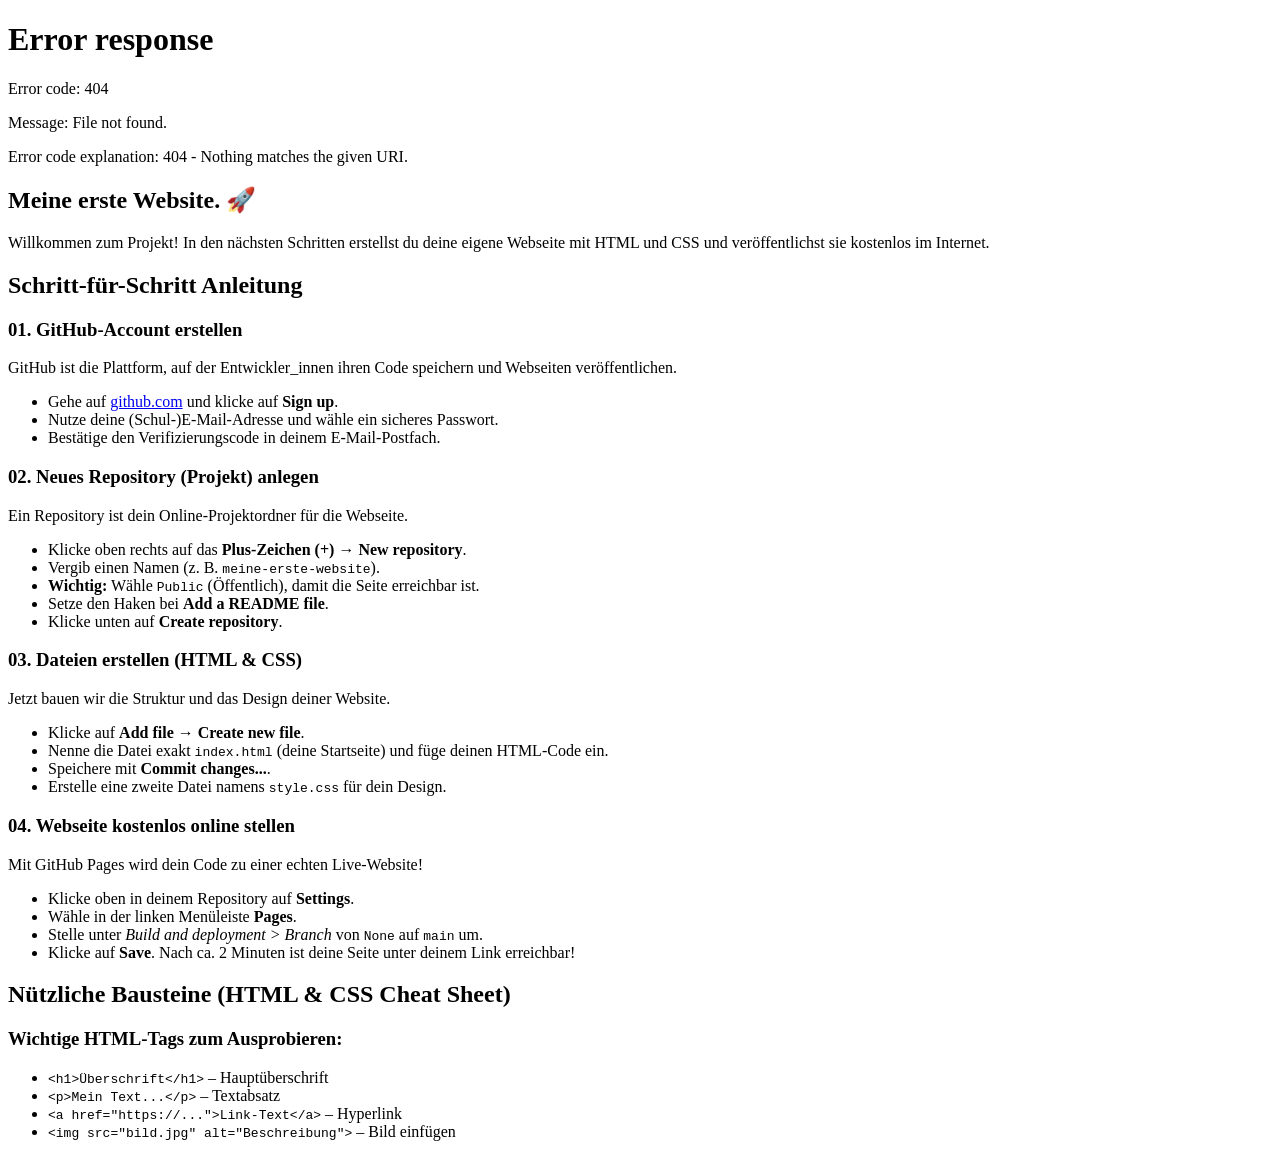
==== index.html @ 7132b5d2 "Add initial HTML structure for the website" ====
<!DOCTYPE html>
<html lang="de">
<head>
    <meta charset="UTF-8">
    <meta name="viewport" content="width=device-width, initial-scale=1.0">
    <title>Projekt: Meine erste Website – Schritt-für-Schritt</title>
    <!-- ZENTRALE DESIGN-DATEI -->
    <link rel="stylesheet" href="style.css">
</head>
<body>

    <!-- MENÜBAND VIA JAVASCRIPT-FETCH -->
    <header id="header-placeholder"></header>

    <main>
        <!-- HERO SECTION -->
        <section class="hero">
            <h1>Meine erste Website. 🚀</h1>
            <p class="subtitle">Willkommen zum Projekt! In den nächsten Schritten erstellst du deine eigene Webseite mit HTML und CSS und veröffentlichst sie kostenlos im Internet.</p>
        </section>

        <h2>Schritt-für-Schritt Anleitung</h2>

        <div class="card-grid">

            <!-- SCHRITT 1 -->
            <div class="step">
                <h3>01. GitHub-Account erstellen</h3>
                <p>GitHub ist die Plattform, auf der Entwickler_innen ihren Code speichern und Webseiten veröffentlichen.</p>
                <ul class="step-list">
                    <li>Gehe auf <a href="https://github.com/" target="_blank">github.com</a> und klicke auf <strong>Sign up</strong>.</li>
                    <li>Nutze deine (Schul-)E-Mail-Adresse und wähle ein sicheres Passwort.</li>
                    <li>Bestätige den Verifizierungscode in deinem E-Mail-Postfach.</li>
                </ul>
            </div>

            <!-- SCHRITT 2 -->
            <div class="step">
                <h3>02. Neues Repository (Projekt) anlegen</h3>
                <p>Ein Repository ist dein Online-Projektordner für die Webseite.</p>
                <ul class="step-list">
                    <li>Klicke oben rechts auf das <strong>Plus-Zeichen (+)</strong> &rarr; <strong>New repository</strong>.</li>
                    <li>Vergib einen Namen (z. B. <code>meine-erste-website</code>).</li>
                    <li><strong>Wichtig:</strong> Wähle <code>Public</code> (Öffentlich), damit die Seite erreichbar ist.</li>
                    <li>Setze den Haken bei <strong>Add a README file</strong>.</li>
                    <li>Klicke unten auf <strong>Create repository</strong>.</li>
                </ul>
            </div>

            <!-- SCHRITT 3 -->
            <div class="step">
                <h3>03. Dateien erstellen (HTML & CSS)</h3>
                <p>Jetzt bauen wir die Struktur und das Design deiner Website.</p>
                <ul class="step-list">
                    <li>Klicke auf <strong>Add file</strong> &rarr; <strong>Create new file</strong>.</li>
                    <li>Nenne die Datei exakt <code>index.html</code> (deine Startseite) und füge deinen HTML-Code ein.</li>
                    <li>Speichere mit <strong>Commit changes...</strong>.</li>
                    <li>Erstelle eine zweite Datei namens <code>style.css</code> für dein Design.</li>
                </ul>
            </div>

            <!-- SCHRITT 4 -->
            <div class="step">
                <h3>04. Webseite kostenlos online stellen</h3>
                <p>Mit GitHub Pages wird dein Code zu einer echten Live-Website!</p>
                <ul class="step-list">
                    <li>Klicke oben in deinem Repository auf <strong>Settings</strong>.</li>
                    <li>Wähle in der linken Menüleiste <strong>Pages</strong>.</li>
                    <li>Stelle unter <em>Build and deployment &gt; Branch</em> von <code>None</code> auf <code>main</code> um.</li>
                    <li>Klicke auf <strong>Save</strong>. Nach ca. 2 Minuten ist deine Seite unter deinem Link erreichbar!</li>
                </ul>
            </div>

        </div>

        <!-- CHEAT SHEET BEREICH -->
        <h2>Nützliche Bausteine (HTML & CSS Cheat Sheet)</h2>
        <div class="step">
            <h3>Wichtige HTML-Tags zum Ausprobieren:</h3>
            <ul class="step-list">
                <li><code>&lt;h1&gt;Überschrift&lt;/h1&gt;</code> – Hauptüberschrift</li>
                <li><code>&lt;p&gt;Mein Text...&lt;/p&gt;</code> – Textabsatz</li>
                <li><code>&lt;a href="https://..."&gt;Link-Text&lt;/a&gt;</code> – Hyperlink</li>
                <li><code>&lt;img src="bild.jpg" alt="Beschreibung"&gt;</code> – Bild einfügen</li>
            </ul>
        </div>
    </main>

    <!-- SKRIPT ZUM AUTOMATISCHEN LADEN DES MENÜS -->
    <script>
        fetch('nav.html')
            .then(response => response.text())
            .then(data => {
                document.getElementById('header-placeholder').innerHTML = data;
            });
    </script>
</body>
</html>
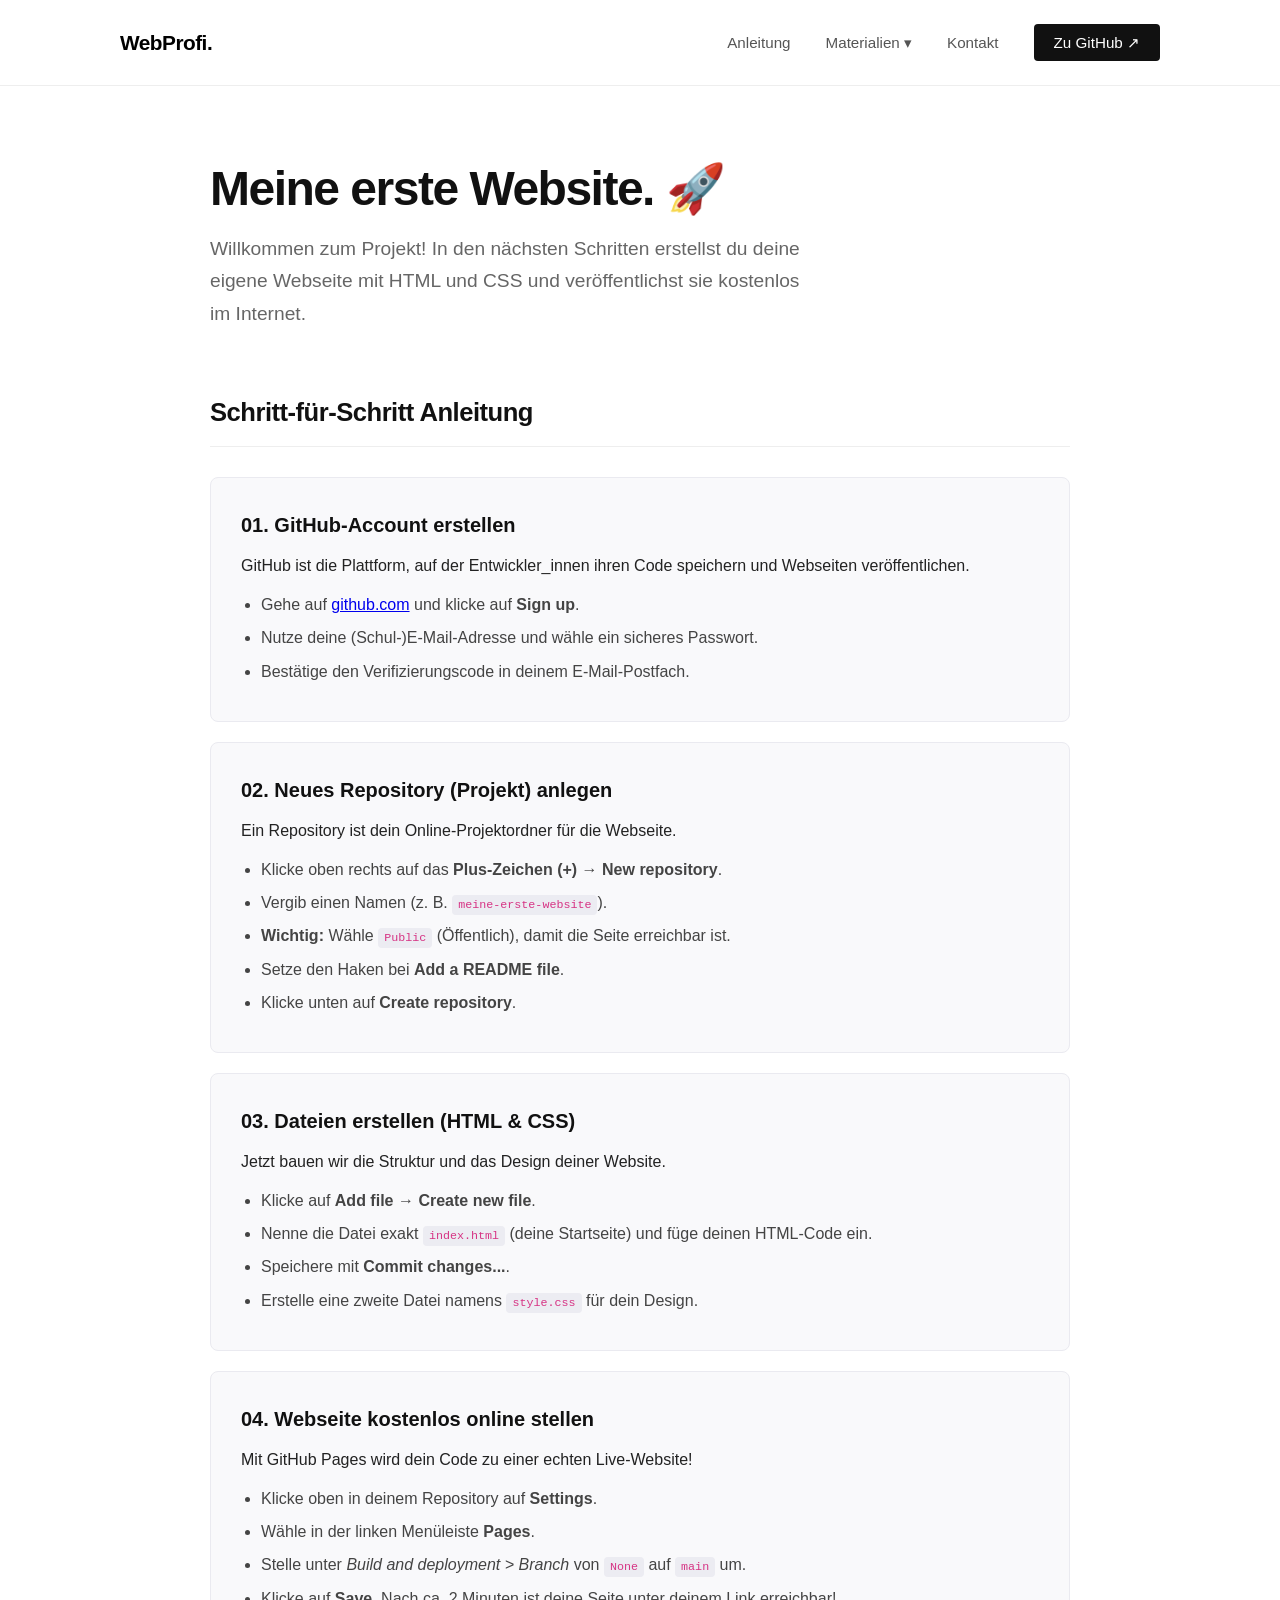
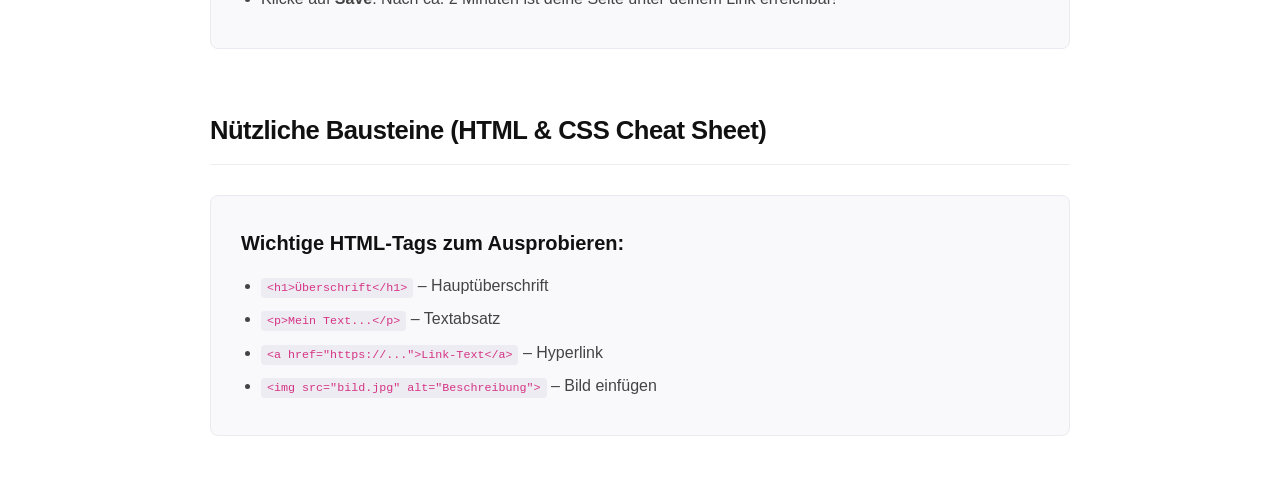
==== commit 401d227c: "Update index.html" ====
--- a/index.html
+++ b/index.html
@@ -11,6 +11,14 @@
 
     <!-- MENÜBAND VIA JAVASCRIPT-FETCH -->
     <header id="header-placeholder"></header>
+     <!-- SKRIPT ZUM AUTOMATISCHEN LADEN DES MENÜS -->
+    <script>
+        fetch('nav.html')
+            .then(response => response.text())
+            .then(data => {
+                document.getElementById('header-placeholder').innerHTML = data;
+            });
+    </script>
 
     <main>
         <!-- HERO SECTION -->
@@ -86,13 +94,6 @@
         </div>
     </main>
 
-    <!-- SKRIPT ZUM AUTOMATISCHEN LADEN DES MENÜS -->
-    <script>
-        fetch('nav.html')
-            .then(response => response.text())
-            .then(data => {
-                document.getElementById('header-placeholder').innerHTML = data;
-            });
-    </script>
+   
 </body>
 </html>
--- a/style.css
+++ b/style.css
@@ -0,0 +1,213 @@
+/* style.css – Modern Agentur-Style */
+* {
+    box-sizing: border-box;
+    margin: 0;
+    padding: 0;
+}
+
+body {
+    font-family: -apple-system, BlinkMacSystemFont, "Segoe UI", Roboto, Helvetica, Arial, sans-serif;
+    line-height: 1.7;
+    background-color: #ffffff;
+    color: #222222;
+    padding-top: 100px;
+}
+
+/* Header im cleanen Agentur-Stil */
+header {
+    background-color: rgba(255, 255, 255, 0.95);
+    backdrop-filter: blur(5px);
+    position: fixed;
+    top: 0;
+    left: 0;
+    width: 100%;
+    border-bottom: 1px solid #eee;
+    z-index: 1000;
+}
+
+nav {
+    max-width: 1100px;
+    margin: 0 auto;
+    display: flex;
+    justify-content: space-between;
+    align-items: center;
+    padding: 25px 30px;
+}
+
+.logo {
+    color: #000;
+    font-size: 1.3rem;
+    font-weight: 700;
+    text-decoration: none;
+    letter-spacing: -0.5px;
+}
+
+.nav-links {
+    list-style: none;
+    display: flex;
+    gap: 35px;
+    align-items: center;
+}
+
+.nav-links a {
+    color: #555;
+    text-decoration: none;
+    font-weight: 500;
+    font-size: 0.95rem;
+    transition: color 0.2s ease;
+}
+
+.nav-links a:hover {
+    color: #000;
+}
+
+/* Ein eleganter CTA-Button im Menü */
+.btn-primary {
+    background-color: #111;
+    color: #fff !important;
+    padding: 10px 20px;
+    border-radius: 4px;
+    font-weight: 600;
+    transition: background-color 0.2s ease;
+}
+
+.btn-primary:hover {
+    background-color: #333;
+}
+
+/* Hauptbereich */
+main {
+    max-width: 900px;
+    margin: 60px auto;
+    padding: 0 20px;
+}
+
+.hero {
+    margin-bottom: 60px;
+}
+
+h1 {
+    font-size: 3rem;
+    font-weight: 800;
+    letter-spacing: -1.5px;
+    color: #111;
+    margin-bottom: 15px;
+    line-height: 1.2;
+}
+
+.subtitle {
+    color: #666;
+    font-size: 1.2rem;
+    max-width: 600px;
+}
+
+h2 {
+    font-size: 1.6rem;
+    color: #111;
+    letter-spacing: -0.5px;
+    border-bottom: 1px solid #eee;
+    padding-bottom: 12px;
+    margin-top: 60px;
+    margin-bottom: 30px;
+}
+
+/* Karten-Layout (Clean & Modern) */
+.card-grid {
+    display: grid;
+    gap: 20px;
+}
+
+.step {
+    background: #f9f9fb;
+    border: 1px solid #eaeaf0;
+    padding: 30px;
+    border-radius: 8px;
+    transition: border-color 0.2s ease;
+}
+
+.step:hover {
+    border-color: #ccc;
+}
+
+.step h3 {
+    margin-top: 0;
+    color: #111;
+    font-size: 1.25rem;
+    margin-bottom: 10px;
+}
+
+code {
+    background: #ececf2;
+    padding: 3px 6px;
+    border-radius: 4px;
+    font-size: 0.9em;
+    font-family: monospace;
+    color: #d63384;
+}
+
+.step-list {
+    padding-left: 20px;
+    margin-top: 12px;
+    color: #444;
+}
+
+.step-list li {
+    margin-bottom: 6px;
+}
+
+/* --- MODERNES HOVER-DROPDOWN / MEGA-MENÜ --- */
+
+.dropdown {
+    position: relative;
+}
+
+/* Das versteckte Dropdown-Fenster */
+.mega-dropdown {
+    display: none; /* Standardmäßig unsichtbar */
+    position: absolute;
+    top: 100%;
+    left: -20px;
+    background-color: #ffffff;
+    box-shadow: 0 10px 30px rgba(0, 0, 0, 0.1);
+    border: 1px solid #eaeaf0;
+    border-radius: 8px;
+    padding: 15px;
+    min-width: 260px;
+    z-index: 1000;
+}
+
+/* Das Menü wird sichtbar, wenn man mit der Maus auf .dropdown fährt */
+.dropdown:hover .mega-dropdown {
+    display: block;
+}
+
+/* Styling der Links im Dropdown (mit kleinen Untertiteln) */
+.dropdown-content {
+    display: flex;
+    flex-direction: column;
+    gap: 8px;
+}
+
+.dropdown-content a {
+    display: flex;
+    flex-direction: column;
+    padding: 10px 12px;
+    border-radius: 6px;
+    text-decoration: none;
+    transition: background-color 0.2s ease;
+}
+
+.dropdown-content a:hover {
+    background-color: #f4f4f6;
+}
+
+.dropdown-content strong {
+    font-size: 0.95rem;
+    color: #111;
+}
+
+.dropdown-content span {
+    font-size: 0.82rem;
+    color: #666;
+    margin-top: 2px;
+}
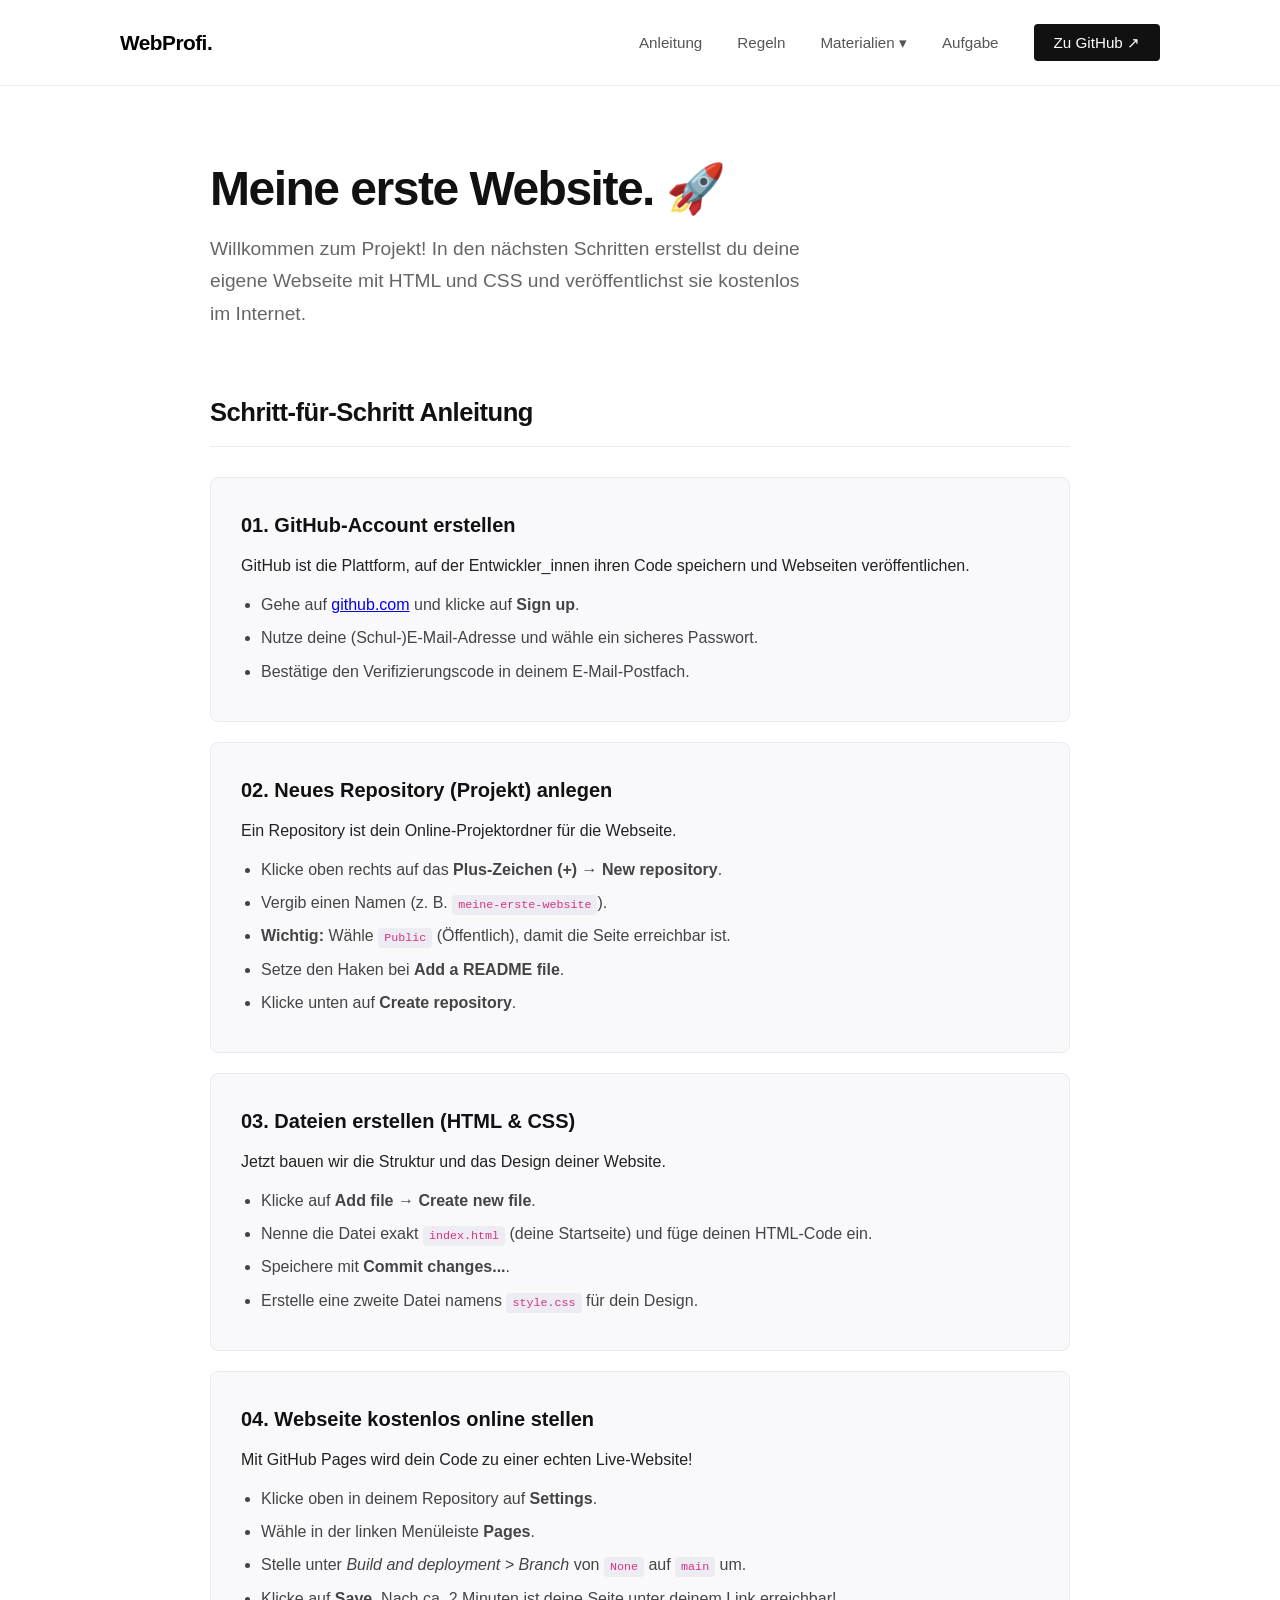
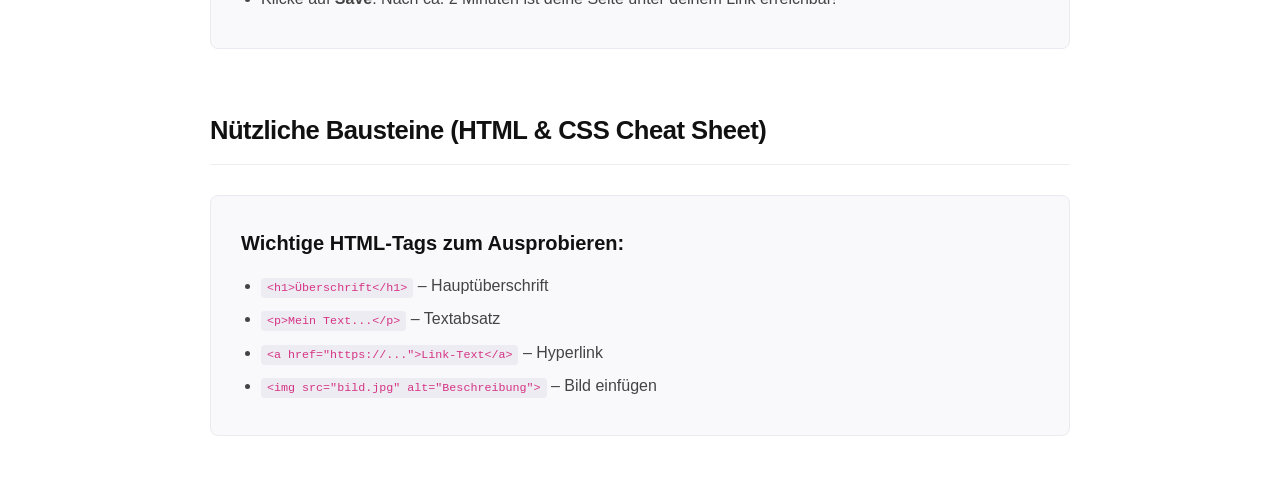
==== commit ab906b5e: "Add emoji to the title of the HTML document" ====
--- a/index.html
+++ b/index.html
@@ -3,7 +3,7 @@
 <head>
     <meta charset="UTF-8">
     <meta name="viewport" content="width=device-width, initial-scale=1.0">
-    <title>Projekt: Meine erste Website – Schritt-für-Schritt</title>
+    <title>🚀Projekt: Meine erste Website – Schritt-für-Schritt</title>
     <!-- ZENTRALE DESIGN-DATEI -->
     <link rel="stylesheet" href="style.css">
 </head>
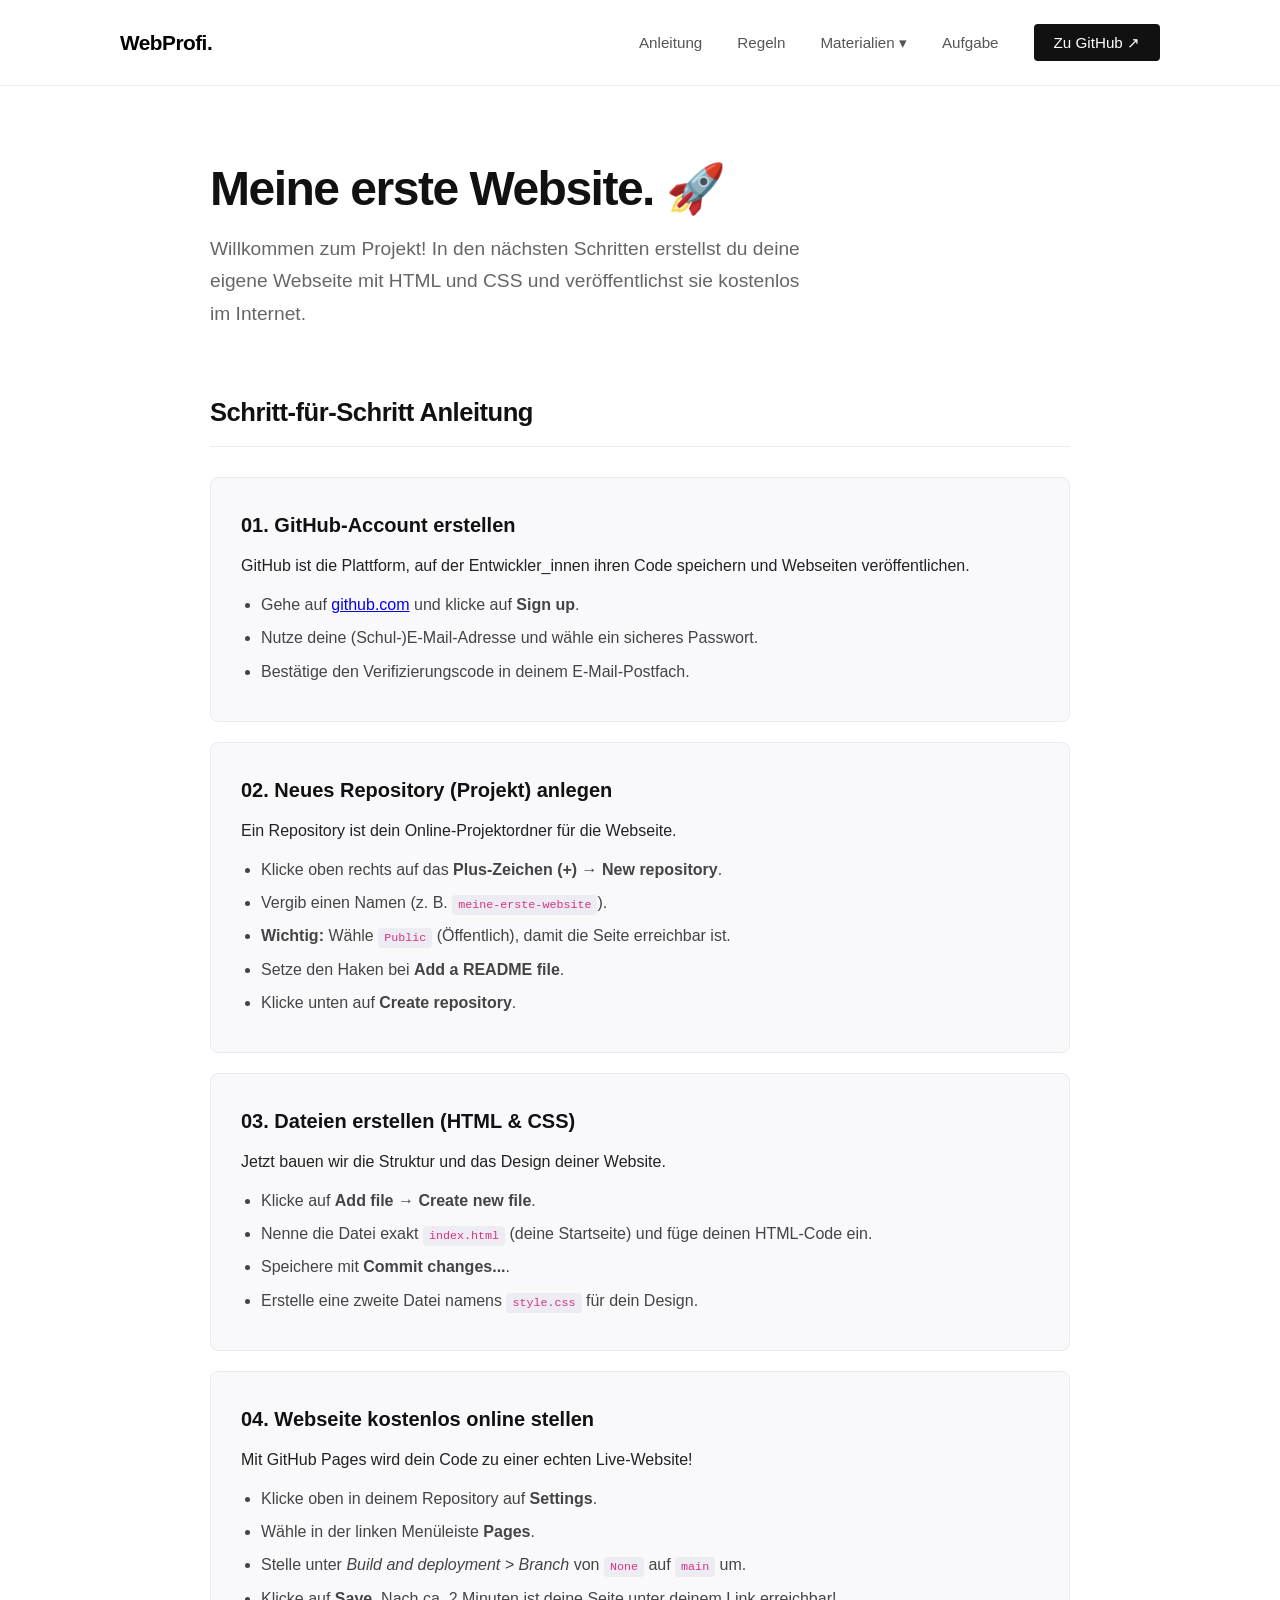
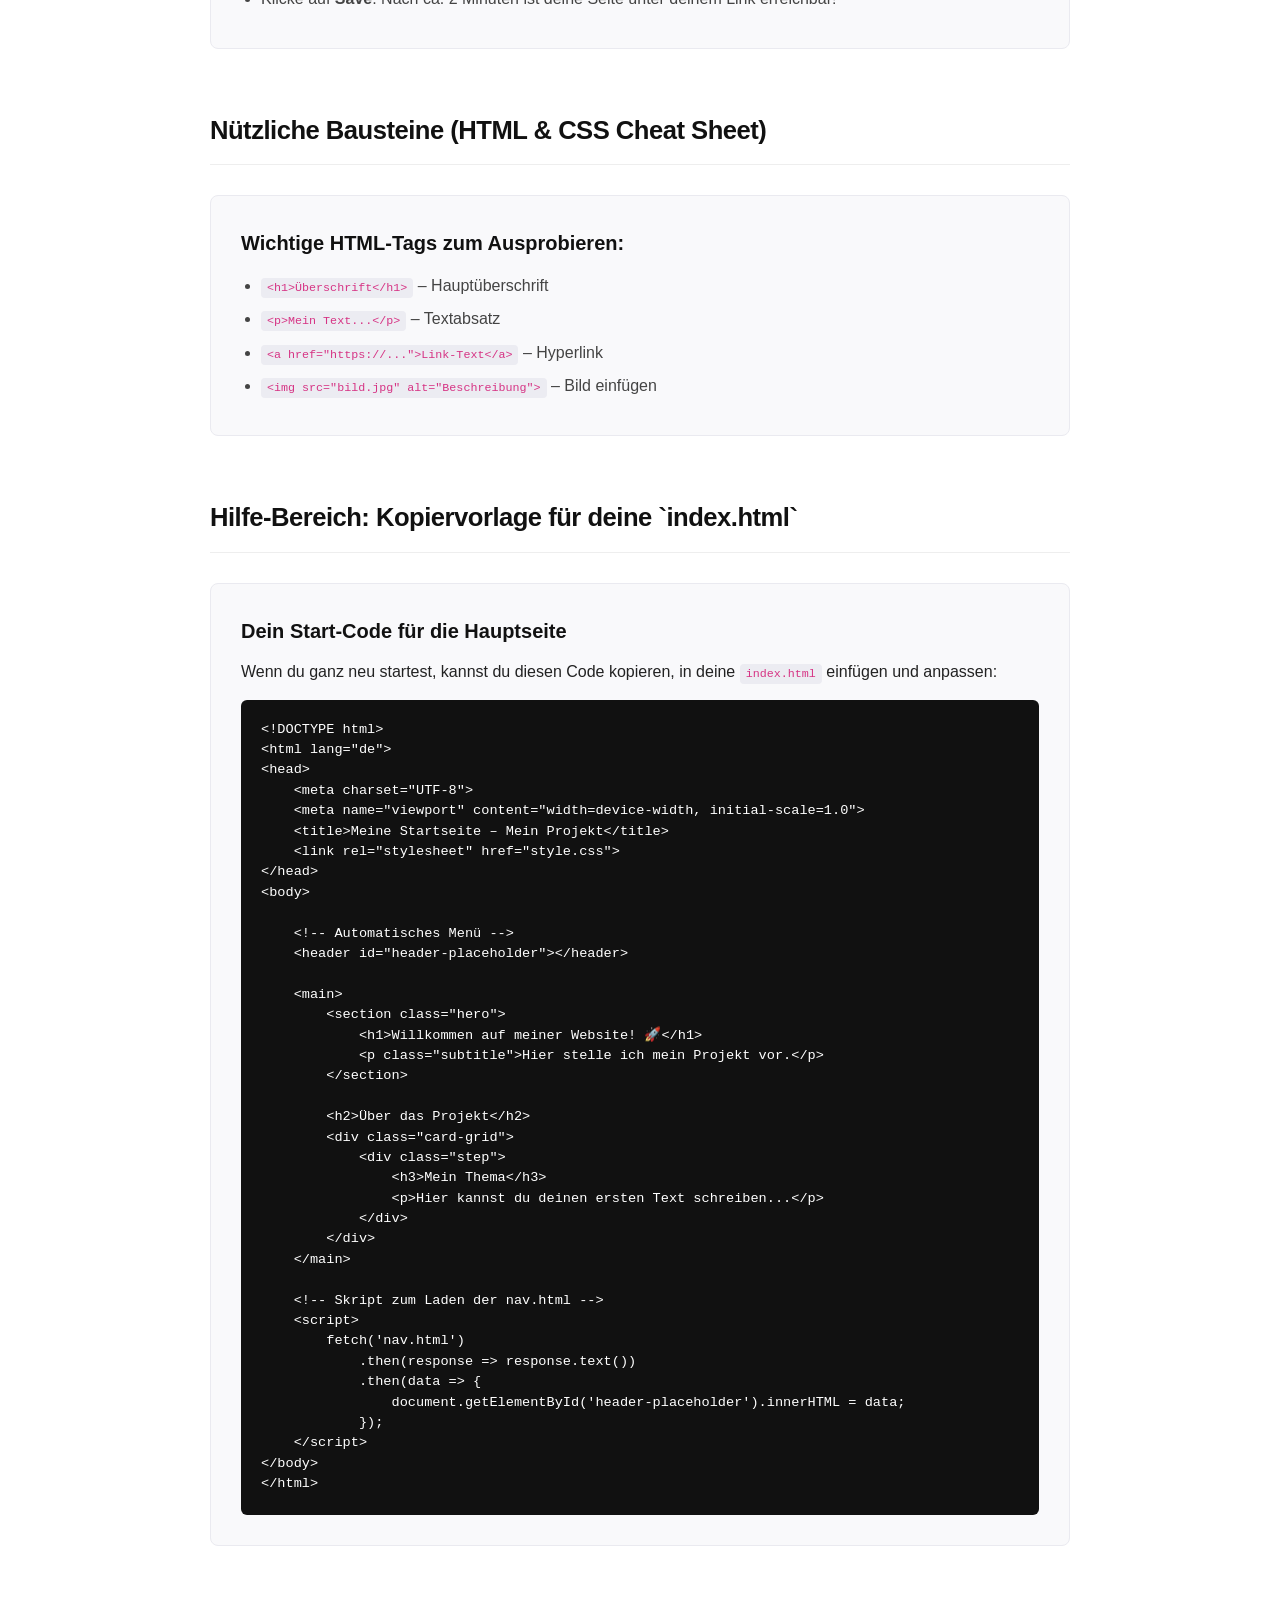
==== commit 06f9919f: "Add help section with index.html template Added a help section with a template for index.html." ====
--- a/index.html
+++ b/index.html
@@ -92,6 +92,55 @@
                 <li><code>&lt;img src="bild.jpg" alt="Beschreibung"&gt;</code> – Bild einfügen</li>
             </ul>
         </div>
+        <!-- HILFE-BEREICH: KOPIERFERTIGE INDEX.HTML VORLAGE -->
+        <h2>Hilfe-Bereich: Kopiervorlage für deine `index.html`</h2>
+        <div class="step">
+            <h3>Dein Start-Code für die Hauptseite</h3>
+            <p>Wenn du ganz neu startest, kannst du diesen Code kopieren, in deine <code>index.html</code> einfügen und anpassen:</p>
+            
+            <div style="background: #111; color: #fff; padding: 20px; border-radius: 6px; margin-top: 15px; overflow-x: auto; font-family: monospace; font-size: 0.85rem; line-height: 1.5;">
+<pre>&lt;!DOCTYPE html&gt;
+&lt;html lang="de"&gt;
+&lt;head&gt;
+    &lt;meta charset="UTF-8"&gt;
+    &lt;meta name="viewport" content="width=device-width, initial-scale=1.0"&gt;
+    &lt;title&gt;Meine Startseite – Mein Projekt&lt;/title&gt;
+    &lt;link rel="stylesheet" href="style.css"&gt;
+&lt;/head&gt;
+&lt;body&gt;
+
+    &lt;!-- Automatisches Menü --&gt;
+    &lt;header id="header-placeholder"&gt;&lt;/header&gt;
+
+    &lt;main&gt;
+        &lt;section class="hero"&gt;
+            &lt;h1&gt;Willkommen auf meiner Website! 🚀&lt;/h1&gt;
+            &lt;p class="subtitle"&gt;Hier stelle ich mein Projekt vor.&lt;/p&gt;
+        &lt;/section&gt;
+
+        &lt;h2&gt;Über das Projekt&lt;/h2&gt;
+        &lt;div class="card-grid"&gt;
+            &lt;div class="step"&gt;
+                &lt;h3&gt;Mein Thema&lt;/h3&gt;
+                &lt;p&gt;Hier kannst du deinen ersten Text schreiben...&lt;/p&gt;
+            &lt;/div&gt;
+        &lt;/div&gt;
+    &lt;/main&gt;
+
+    &lt;!-- Skript zum Laden der nav.html --&gt;
+    &lt;script&gt;
+        fetch('nav.html')
+            .then(response =&gt; response.text())
+            .then(data =&gt; {
+                document.getElementById('header-placeholder').innerHTML = data;
+            });
+    &lt;/script&gt;
+&lt;/body&gt;
+&lt;/html&gt;</pre>
+            </div>
+        </div>
+
+        
     </main>
 
    
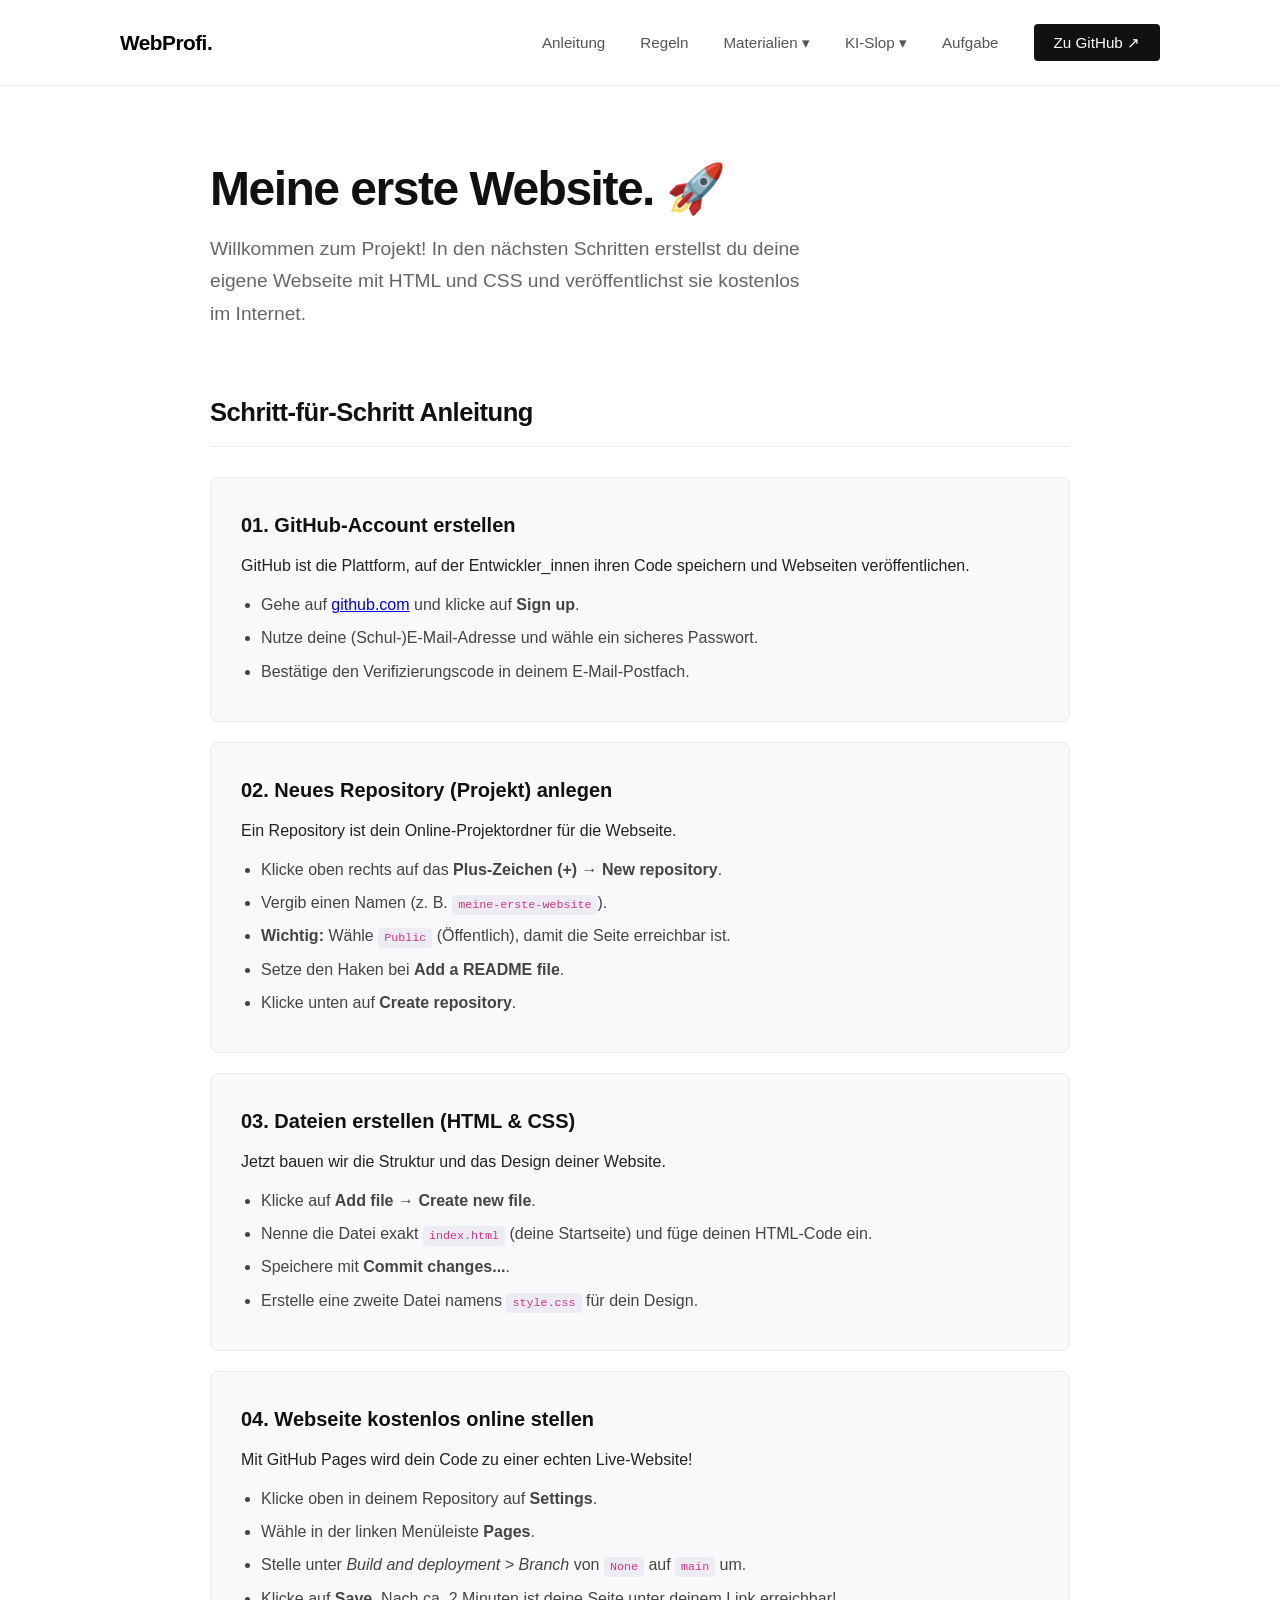
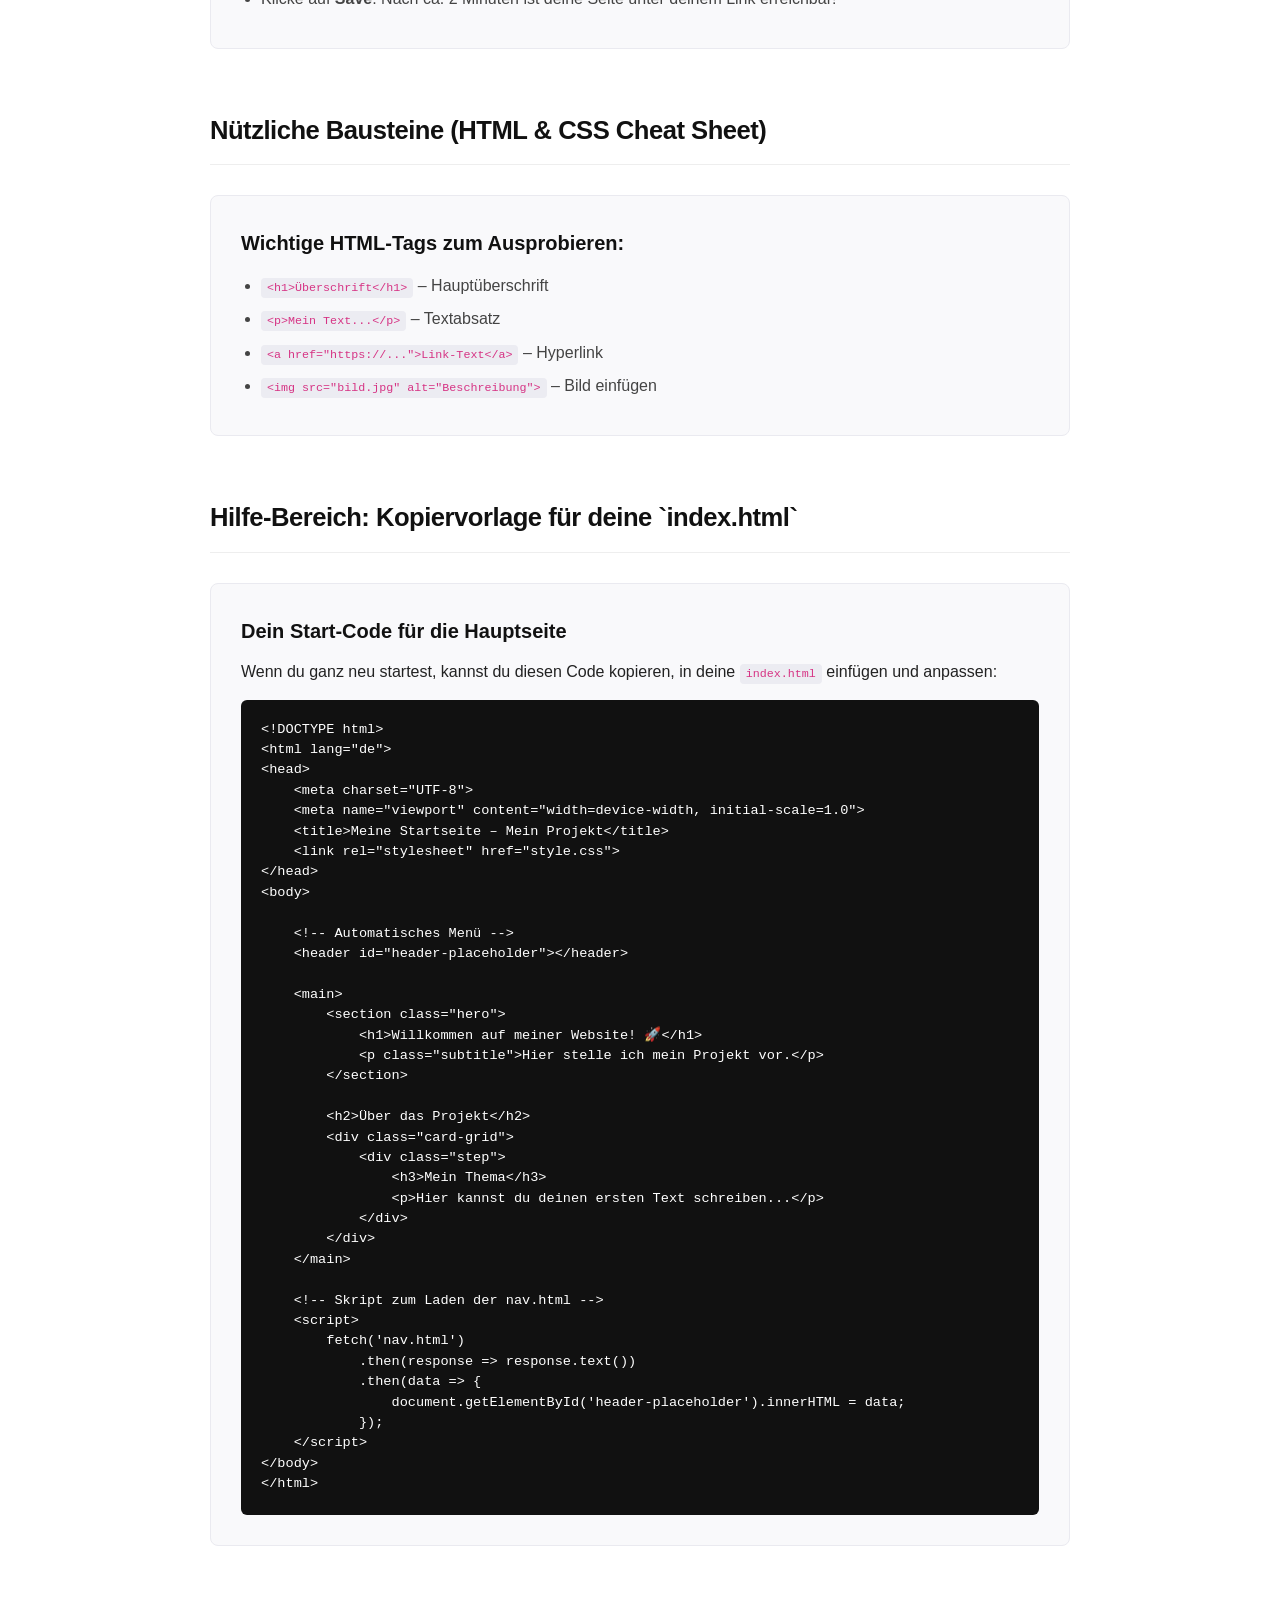
==== commit 41b2dd62: "Implement click listener for hamburger menu Added a click listener for the hamburger menu to toggle " ====
--- a/index.html
+++ b/index.html
@@ -142,6 +142,18 @@
 
         
     </main>
+<script>
+    // Globaler Klick-Listener für das dynamisch geladene Hamburger-Menü
+    document.addEventListener('click', function(e) {
+        const hamburger = e.target.closest('.hamburger');
+        if (hamburger) {
+            const navLinks = document.getElementById('nav-links');
+            if (navLinks) {
+                navLinks.classList.toggle('active');
+            }
+        }
+    });
+</script>
 
    
 </body>
--- a/style.css
+++ b/style.css
@@ -211,3 +211,71 @@
     color: #666;
     margin-top: 2px;
 }
+
+/* --- HAMBURGER MENÜ (MOBILE STYLING) --- */
+.hamburger {
+    display: none;
+    background: none;
+    border: none;
+    cursor: pointer;
+    flex-direction: column;
+    justify-content: space-between;
+    width: 28px;
+    height: 20px;
+    padding: 0;
+    z-index: 100;
+}
+
+.hamburger span {
+    display: block;
+    width: 100%;
+    height: 2px;
+    background-color: #111;
+    border-radius: 2px;
+    transition: all 0.3s ease;
+}
+
+/* Anpassungen für Bildschirme unter 768px Breite */
+@media (max-width: 768px) {
+    .hamburger {
+        display: flex;
+    }
+
+    .nav-links {
+        display: none; /* Standardmäßig auf dem Handy versteckt */
+        flex-direction: column;
+        position: absolute;
+        top: 100%;
+        left: 0;
+        width: 100%;
+        background-color: #ffffff;
+        border-bottom: 1px solid #eaeaea;
+        box-shadow: 0 10px 20px rgba(0, 0, 0, 0.05);
+        padding: 20px;
+        box-sizing: border-box;
+        gap: 15px;
+        align-items: flex-start;
+    }
+
+    /* Wird durch JavaScript aktiviert, wenn man auf den Hamburger klickt */
+    .nav-links.active {
+        display: flex;
+    }
+
+    /* Mobiles Dropdown anpassen */
+    .mega-dropdown {
+        position: static;
+        box-shadow: none;
+        border: none;
+        padding-left: 10px;
+        margin-top: 10px;
+        display: block; /* Auf Mobilgeräten direkt untereinander anzeigen */
+    }
+    
+    .dropdown .mega-dropdown {
+        background: #f8fafc;
+        border-radius: 6px;
+        padding: 10px;
+    }
+}
+
